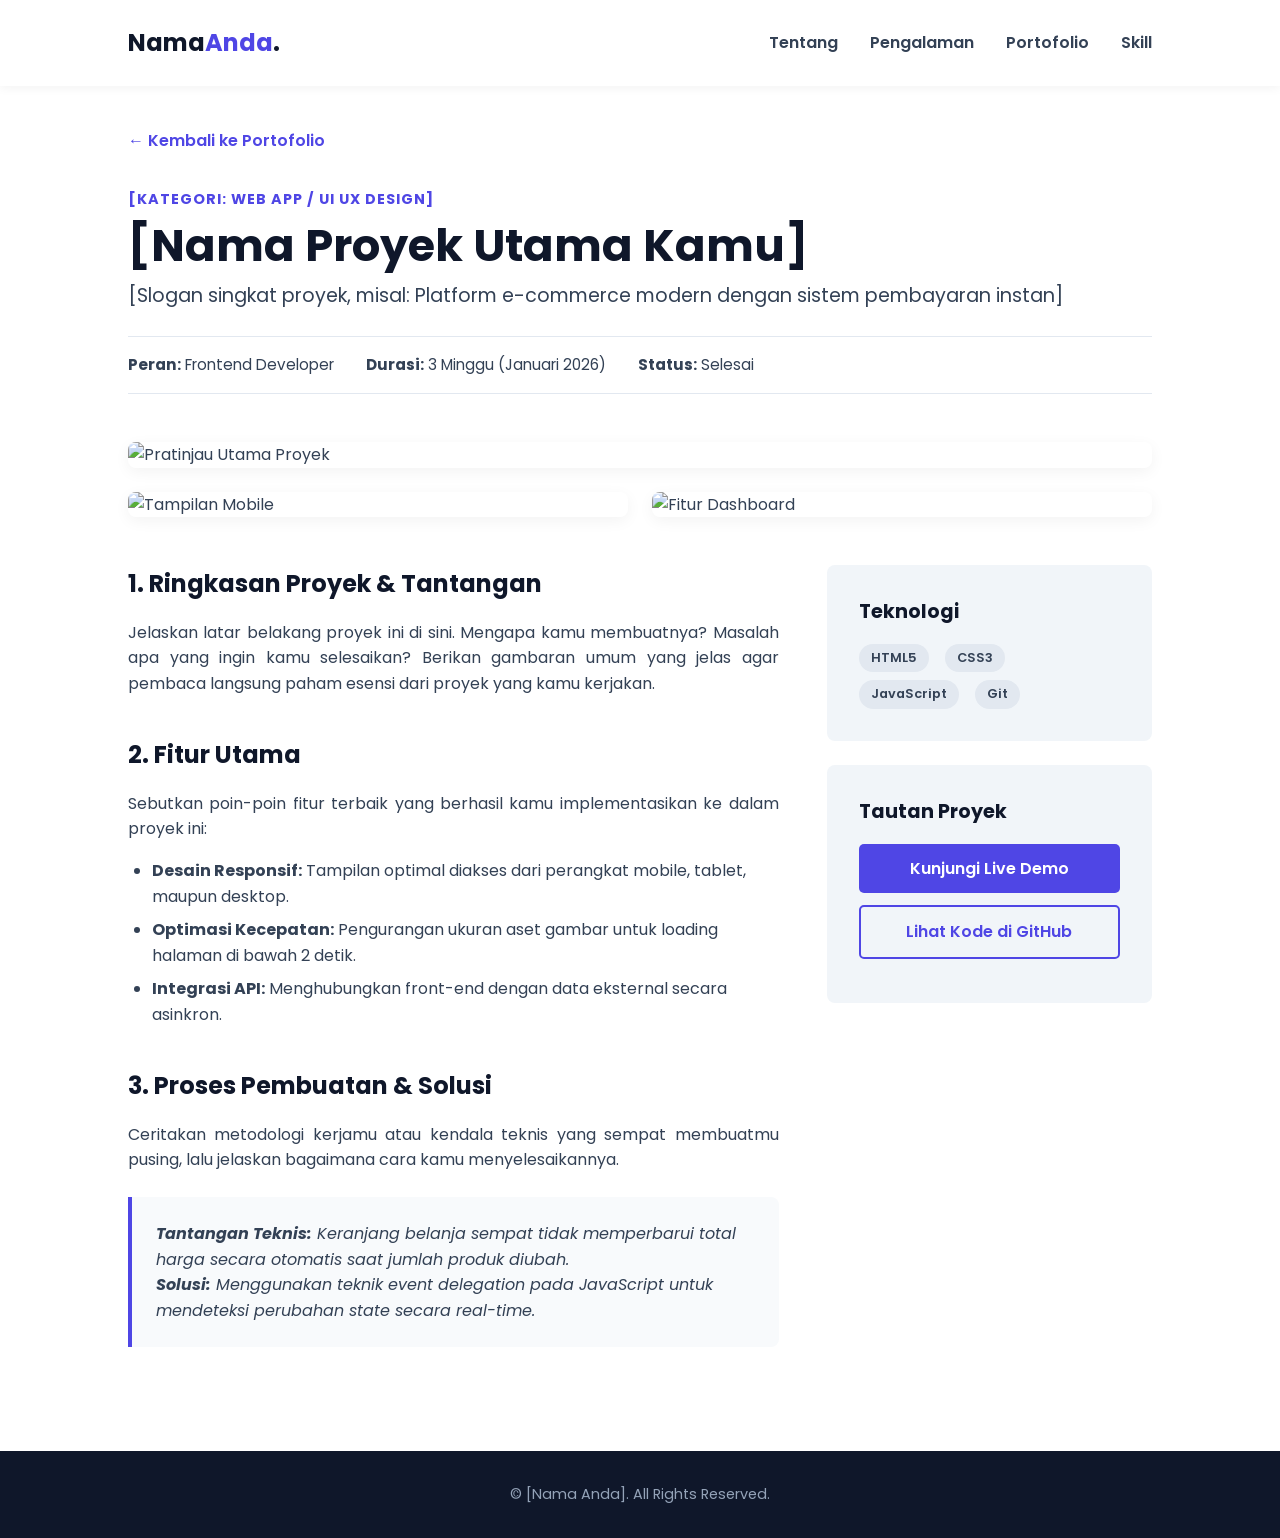
==== portofolio/project-static.html @ 5c485df0 "first commit" ====
<!DOCTYPE html>
<html lang="id">
<head>
    <meta charset="UTF-8">
    <meta name="viewport" content="width=device-width, initial-scale=1.0">
    <title>Dokumentasi Proyek - Nama Proyek</title>
    <link rel="stylesheet" href="../style.css"> 
    <link href="https://fonts.googleapis.com/css2?family=Poppins:wght@300;400;600;700&display=swap" rel="stylesheet">
</head>
<body>

    <nav class="navbar">
        <div class="logo">Nama<span>Anda</span>.</div>
        <ul class="nav-links" id="navLinks">
            <li><a href="index.html#about">Tentang</a></li>
            <li><a href="index.html#experience">Pengalaman</a></li>
            <li><a href="index.html#portfolio">Portofolio</a></li>
            <li><a href="index.html#skills">Skill</a></li>
        </ul>
        <div class="menu-toggle" id="mobileMenu">
            <span class="bar"></span>
            <span class="bar"></span>
            <span class="bar"></span>
        </div>
    </nav>

    <main class="doc-section">
        <div class="doc-container">
            
            <a href="index.html#portfolio" class="back-btn">&larr; Kembali ke Portofolio</a>

            <header class="doc-header">
                <span class="project-category">[Kategori: Web App / UI UX Design]</span>
                <h1 class="project-title">[Nama Proyek Utama Kamu]</h1>
                <p class="project-subtitle">[Slogan singkat proyek, misal: Platform e-commerce modern dengan sistem pembayaran instan]</p>
                
                <div class="project-meta">
                    <div class="meta-item"><strong>Peran:</strong> Frontend Developer</div>
                    <div class="meta-item"><strong>Durasi:</strong> 3 Minggu (Januari 2026)</div>
                    <div class="meta-item"><strong>Status:</strong> Selesai</div>
                </div>
            </header>

            <div class="doc-gallery">
                <div class="main-preview">
                    <img src="https://via.placeholder.com/1200x600" alt="Pratinjau Utama Proyek" class="responsive-img">
                </div>
                <div class="sub-previews">
                    <img src="https://via.placeholder.com/600x400" alt="Tampilan Mobile" class="responsive-img">
                    <img src="https://via.placeholder.com/600x400" alt="Fitur Dashboard" class="responsive-img">
                </div>
            </div>

            <div class="doc-grid">
                
                <div class="doc-main-content">
                    
                    <section class="doc-block">
                        <h2>1. Ringkasan Proyek & Tantangan</h2>
                        <p>Jelaskan latar belakang proyek ini di sini. Mengapa kamu membuatnya? Masalah apa yang ingin kamu selesaikan? Berikan gambaran umum yang jelas agar pembaca langsung paham esensi dari proyek yang kamu kerjakan.</p>
                    </section>

                    <section class="doc-block">
                        <h2>2. Fitur Utama</h2>
                        <p>Sebutkan poin-poin fitur terbaik yang berhasil kamu implementasikan ke dalam proyek ini:</p>
                        <ul class="doc-list">
                            <li><strong>Desain Responsif:</strong> Tampilan optimal diakses dari perangkat mobile, tablet, maupun desktop.</li>
                            <li><strong>Optimasi Kecepatan:</strong> Pengurangan ukuran aset gambar untuk loading halaman di bawah 2 detik.</li>
                            <li><strong>Integrasi API:</strong> Menghubungkan front-end dengan data eksternal secara asinkron.</li>
                        </ul>
                    </section>

                    <section class="doc-block">
                        <h2>3. Proses Pembuatan & Solusi</h2>
                        <p>Ceritakan metodologi kerjamu atau kendala teknis yang sempat membuatmu pusing, lalu jelaskan bagaimana cara kamu menyelesaikannya.</p>
                        <blockquote class="doc-quote">
                            <strong>Tantangan Teknis:</strong> Keranjang belanja sempat tidak memperbarui total harga secara otomatis saat jumlah produk diubah.<br>
                            <strong>Solusi:</strong> Menggunakan teknik event delegation pada JavaScript untuk mendeteksi perubahan state secara real-time.
                        </blockquote>
                    </section>

                </div>

                <aside class="doc-sidebar">
                    
                    <div class="sidebar-card">
                        <h3>Teknologi</h3>
                        <div class="tech-tags">
                            <span class="tag">HTML5</span>
                            <span class="tag">CSS3</span>
                            <span class="tag">JavaScript</span>
                            <span class="tag">Git</span>
                        </div>
                    </div>

                    <div class="sidebar-card">
                        <h3>Tautan Proyek</h3>
                        <a href="#" class="btn btn-full" target="_blank">Kunjungi Live Demo</a>
                        <a href="#" class="btn btn-full btn-outline" target="_blank">Lihat Kode di GitHub</a>
                    </div>

                </aside>

            </div>

        </div>
    </main>

    <footer>
        <p>&copy; <span id="year"></span> [Nama Anda]. All Rights Reserved.</p>
    </footer>

    <script src="script.js"></script>
</body>
</html>
---- style.css ----
/* ==========================================================================
   1. RESET & BASE STYLES (Gaya Dasar)
   ========================================================================== */
* {
    margin: 0;
    padding: 0;
    box-sizing: border-box;
    font-family: 'Poppins', sans-serif;
    scroll-behavior: smooth;
}

:root {
    --primary-color: #4f46e5;
    --secondary-color: #818cf8;
    --dark-color: #0f172a;
    --light-color: #f8fafc;
    --text-dark: #334155;
    --text-light: #94a3b8;
}

body {
    background-color: var(--light-color);
    color: var(--text-dark);
    line-height: 1.6;
}

/* ==========================================================================
   2. NAVBAR (Navigasi Atas)
   ========================================================================== */
.navbar {
    display: flex;
    justify-content: space-between;
    align-items: center;
    padding: 1.5rem 10%;
    background-color: white;
    position: fixed;
    top: 0;
    width: 100%;
    z-index: 1000;
    box-shadow: 0 2px 10px rgba(0, 0, 0, 0.05);
}

.logo {
    font-size: 1.5rem;
    font-weight: 700;
    color: var(--dark-color);
}

.logo span {
    color: var(--primary-color);
}

.nav-links {
    display: flex;
    list-style: none;
}

.nav-links li a {
    text-decoration: none;
    color: var(--text-dark);
    font-weight: 600;
    margin-left: 2rem;
    transition: color 0.3s ease;
}

.nav-links li a:hover {
    color: var(--primary-color);
}

/* ==========================================================================
   3. HERO SECTION (Halaman Utama Depan)
   ========================================================================== */
.hero-section {
    height: 100vh;
    display: flex;
    align-items: center;
    padding: 0 10%;
    background: linear-gradient(135deg, var(--dark-color) 0%, #1e1b4b 100%);
    color: white;
    padding-top: 80px;
}

.hero-content h1 {
    font-size: 3.5rem;
    font-weight: 700;
    margin-bottom: 0.5rem;
}

.hero-content h1 span {
    color: var(--secondary-color);
}

.hero-content h3 {
    font-size: 1.8rem;
    color: var(--text-light);
    font-weight: 400;
    margin-bottom: 1.5rem;
}

.hero-content p {
    max-width: 600px;
    margin-bottom: 2rem;
    color: #cbd5e1;
}

.btn {
    display: inline-block;
    padding: 0.75rem 2rem;
    background-color: var(--primary-color);
    color: white;
    text-decoration: none;
    border-radius: 5px;
    font-weight: 600;
    transition: background 0.3s, transform 0.3s;
}

.btn:hover {
    background-color: var(--secondary-color);
    transform: translateY(-3px);
}

/* ==========================================================================
   4. LAYOUT UMUM & KOMPONEN
   ========================================================================== */
.section {
    padding: 5rem 10%;
}

.bg-light {
    background-color: #f1f5f9;
}

.section-title {
    font-size: 2.2rem;
    text-align: center;
    margin-bottom: 3rem;
    position: relative;
    color: var(--dark-color);
}

.section-title::after {
    content: '';
    display: block;
    width: 50px;
    height: 4px;
    background-color: var(--primary-color);
    margin: 10px auto 0 auto;
    border-radius: 2px;
}

/* ==========================================================================
   5. TIMELINE (Pengalaman Kerja / Organisasi)
   ========================================================================== */
.timeline {
    max-width: 800px;
    margin: 0 auto;
    position: relative;
    border-left: 3px solid var(--secondary-color);
    padding-left: 2rem;
}

.timeline-item {
    position: relative;
    margin-bottom: 2.5rem;
}

.timeline-item::before {
    content: '';
    position: absolute;
    left: calc(-2rem - 9px);
    top: 5px;
    width: 15px;
    height: 15px;
    border-radius: 50%;
    background-color: var(--primary-color);
}

.timeline-date {
    font-weight: 700;
    color: var(--primary-color);
    margin-bottom: 0.25rem;
}

.timeline-content h3 {
    font-size: 1.3rem;
    color: var(--dark-color);
}

.timeline-content h4 {
    font-size: 1rem;
    color: var(--text-light);
    margin-bottom: 0.5rem;
}

/* ==========================================================================
   6. PORTFOLIO CARD (Grid Proyek Halaman Depan)
   ========================================================================== */
.portfolio-grid {
    display: grid;
    grid-template-columns: repeat(auto-fit, minmax(300px, 1fr));
    gap: 2rem;
}

.portfolio-card {
    background-color: white;
    border-radius: 8px;
    overflow: hidden;
    box-shadow: 0 4px 6px -1px rgba(0,0,0,0.1);
    transition: transform 0.3s;
    padding: 2rem;
    border-top: 4px solid var(--primary-color);
}

.portfolio-card:hover {
    transform: translateY(-5px);
}

.portfolio-info h3 {
    margin-bottom: 0.5rem;
    color: var(--dark-color);
}

.portfolio-info p {
    font-size: 0.95rem;
    color: var(--text-dark);
    margin-bottom: 1.5rem;
}

.tag {
    background-color: #e2e8f0;
    padding: 0.25rem 0.75rem;
    border-radius: 20px;
    font-size: 0.8rem;
    font-weight: 600;
    margin-right: 0.5rem;
}

/* ==========================================================================
   7. SKILLS (Bagian Keahlian)
   ========================================================================== */
.skills-container {
    display: flex;
    flex-wrap: wrap;
    justify-content: center;
    gap: 1rem;
    max-width: 800px;
    margin: 0 auto;
}

.skill-card {
    background-color: white;
    padding: 0.75rem 1.5rem;
    border-radius: 8px;
    font-weight: 600;
    box-shadow: 0 2px 4px rgba(0,0,0,0.05);
    border: 1px solid #e2e8f0;
}

/* ==========================================================================
   8. HALAMAN DOKUMENTASI PROYEK (Project Case Study)
   ========================================================================== */
.doc-section {
    padding: 8rem 10% 4rem 10%; /* Ditambah padding top agar tidak tertutup navbar */
    background-color: #ffffff;
}

.doc-container {
    max-width: 1100px;
    margin: 0 auto;
}

.back-btn {
    display: inline-block;
    text-decoration: none;
    color: var(--primary-color);
    font-weight: 600;
    margin-bottom: 2rem;
    transition: transform 0.2s;
}

.back-btn:hover {
    transform: translateX(-5px);
}

.doc-header {
    margin-bottom: 3rem;
}

.project-category {
    font-size: 0.9rem;
    text-transform: uppercase;
    letter-spacing: 1px;
    color: var(--primary-color);
    font-weight: 700;
}

.project-title {
    font-size: 2.8rem;
    color: var(--dark-color);
    line-height: 1.2;
    margin: 0.5rem 0;
}

.project-subtitle {
    font-size: 1.2rem;
    color: var(--text-dark);
    margin-bottom: 1.5rem;
}

.project-meta {
    display: flex;
    flex-wrap: wrap;
    gap: 2rem;
    padding: 1rem 0;
    border-top: 1px solid #e2e8f0;
    border-bottom: 1px solid #e2e8f0;
}

.meta-item {
    font-size: 0.95rem;
    color: var(--text-dark);
}

/* Galeri Gambar Dokumentasi */
.doc-gallery {
    margin-bottom: 3rem;
}

.responsive-img {
    width: 100%;
    height: auto;
    display: block;
    border-radius: 8px;
    object-fit: cover;
    box-shadow: 0 4px 15px rgba(0,0,0,0.05);
}

.sub-previews {
    display: grid;
    grid-template-columns: 1fr 1fr;
    gap: 1.5rem;
    margin-top: 1.5rem;
}

/* Grid Konten Utama vs Sidebar */
.doc-grid {
    display: grid;
    grid-template-columns: 2fr 1fr;
    gap: 3rem;
}

.doc-block {
    margin-bottom: 2.5rem;
}

.doc-block h2 {
    font-size: 1.5rem;
    color: var(--dark-color);
    margin-bottom: 1rem;
}

.doc-block p {
    color: var(--text-dark);
    margin-bottom: 1rem;
    text-align: justify;
}

.doc-list {
    padding-left: 1.5rem;
    margin-bottom: 1rem;
    color: var(--text-dark);
}

.doc-list li {
    margin-bottom: 0.5rem;
}

.doc-quote {
    background-color: #f8fafc;
    border-left: 4px solid var(--primary-color);
    padding: 1.5rem;
    border-radius: 0 8px 8px 0;
    color: var(--text-dark);
    font-style: italic;
    margin: 1.5rem 0;
}

/* Sidebar Kanan */
.sidebar-card {
    background-color: #f1f5f9;
    padding: 2rem;
    border-radius: 8px;
    margin-bottom: 1.5rem;
}

.sidebar-card h3 {
    font-size: 1.2rem;
    color: var(--dark-color);
    margin-bottom: 1rem;
}

.tech-tags {
    display: flex;
    flex-wrap: wrap;
    gap: 0.5rem;
}

.btn-full {
    display: block;
    text-align: center;
    width: 100%;
    margin-bottom: 0.75rem;
}

.btn-outline {
    background-color: transparent;
    border: 2px solid var(--primary-color);
    color: var(--primary-color);
}

.btn-outline:hover {
    background-color: var(--primary-color);
    color: white;
}

/* ==========================================================================
   9. FOOTER (Bagian Bawah Web)
   ========================================================================== */
footer {
    background-color: var(--dark-color);
    color: var(--text-light);
    text-align: center;
    padding: 2rem;
    font-size: 0.9rem;
}

/* ==========================================================================
   10. MEDIA QUERIES (Responsif HP / Tablet)
   ========================================================================== */
.menu-toggle {
    display: none;
    cursor: pointer;
}

.bar {
    display: block;
    width: 25px;
    height: 3px;
    margin: 5px auto;
    background-color: var(--dark-color);
    transition: all 0.3s ease;
}

@media (max-width: 768px) {
    /* Navigasi Mobile */
    .menu-toggle { 
        display: block; 
    }
    .nav-links {
        position: absolute;
        top: 70px;
        left: -100%;
        flex-direction: column;
        background-color: white;
        width: 100%;
        text-align: center;
        transition: 0.3s;
        box-shadow: 0 10px 10px rgba(0,0,0,0.05);
    }
    .nav-links.active { 
        left: 0; 
    }
    .nav-links li { 
        margin: 1.5rem 0; 
    }
    .nav-links li a { 
        margin-left: 0; 
    }
    
    /* Hero Mobile */
    .hero-content h1 { 
        font-size: 2.5rem; 
    }
    
    /* Dokumentasi Proyek Mobile */
    .doc-section {
        padding: 6rem 5% 4rem 5%;
    }
    .project-title {
        font-size: 2rem;
    }
    .sub-previews {
        grid-template-columns: 1fr;
    }
    .doc-grid {
        grid-template-columns: 1fr;
        gap: 2rem;
    }
}
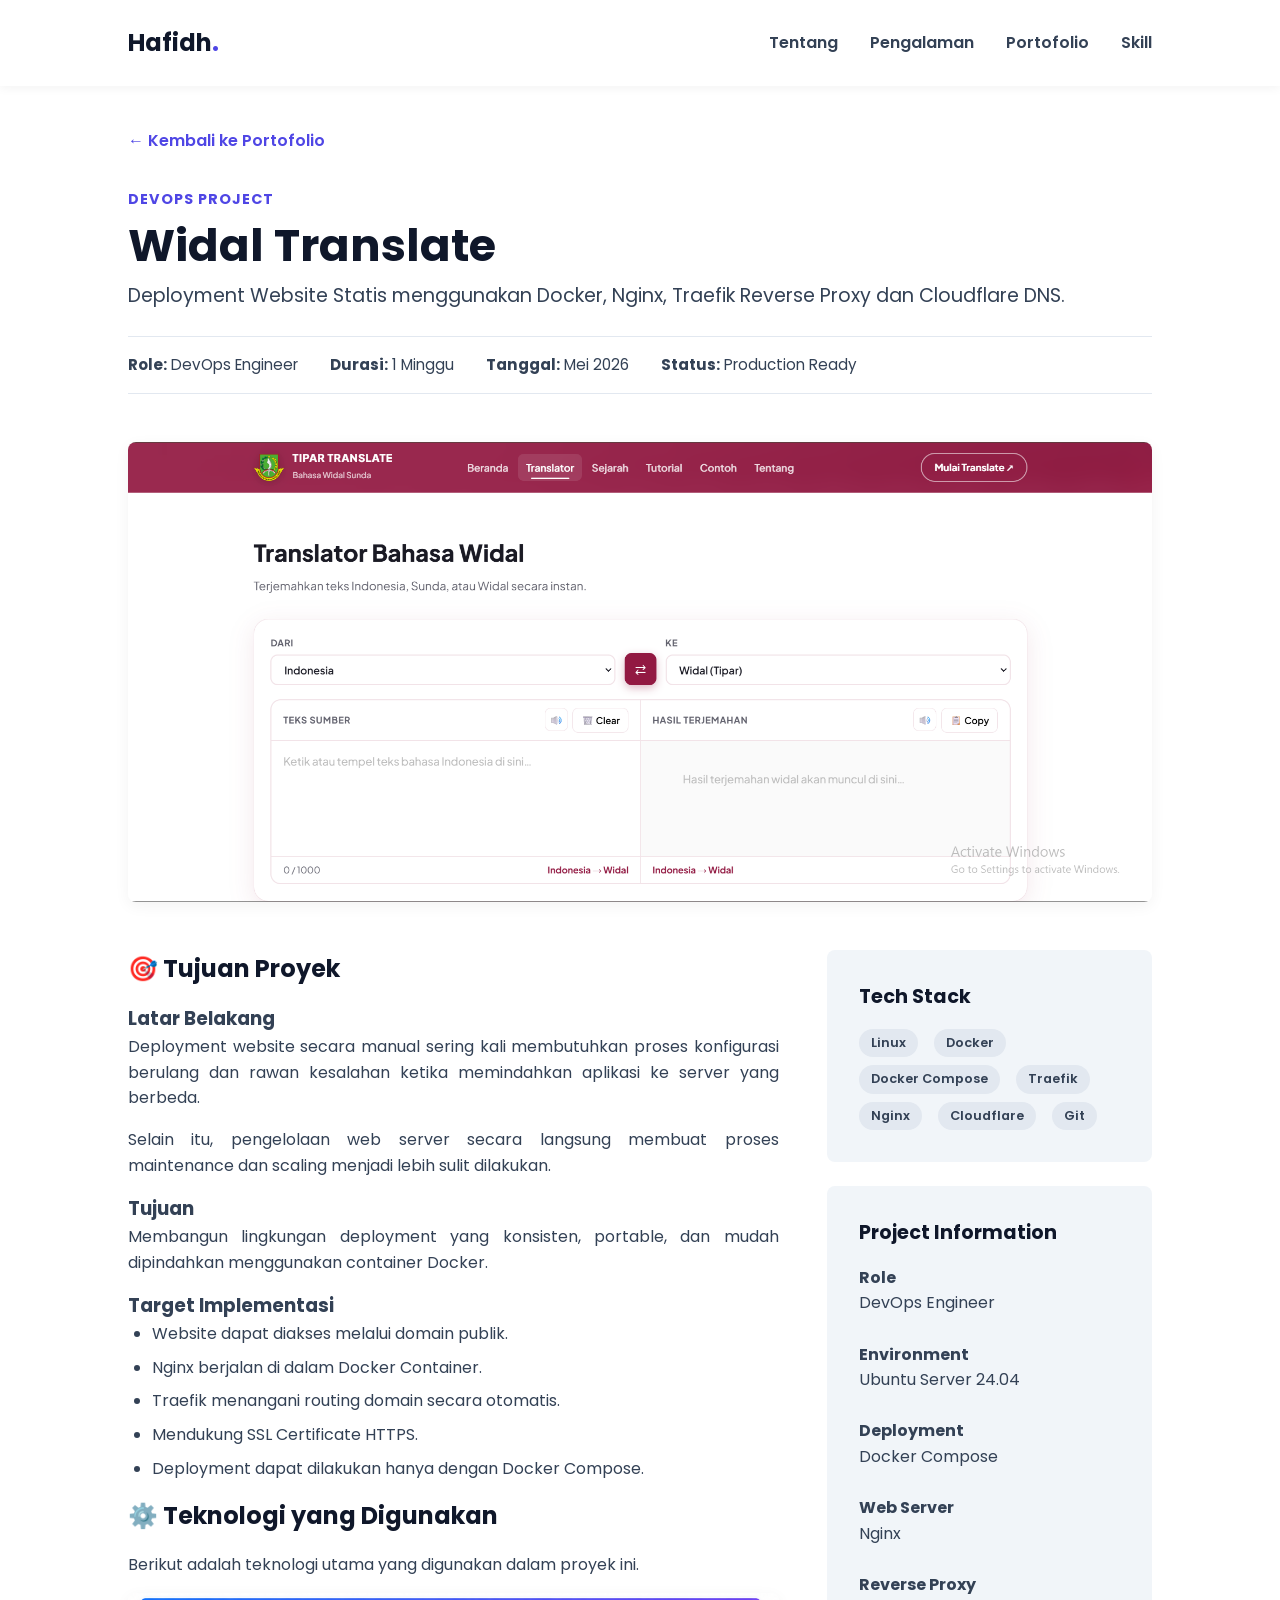
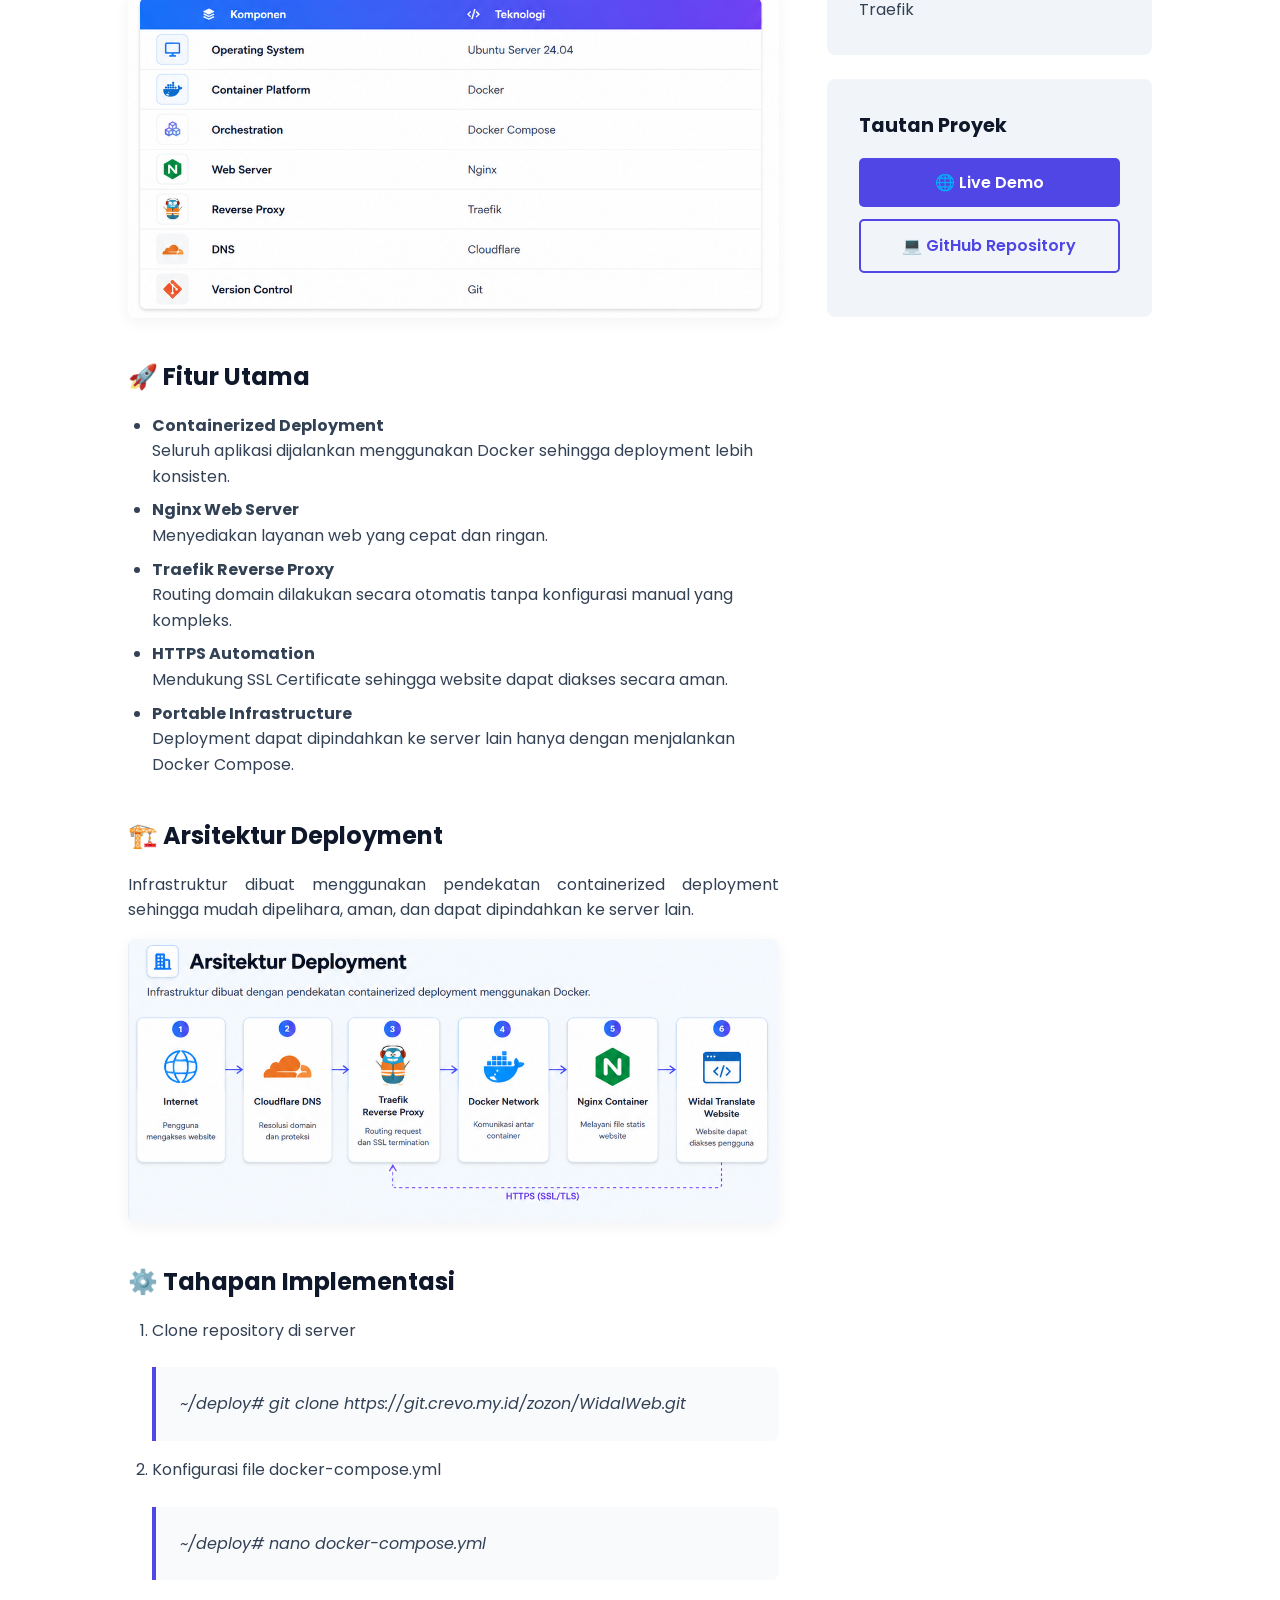
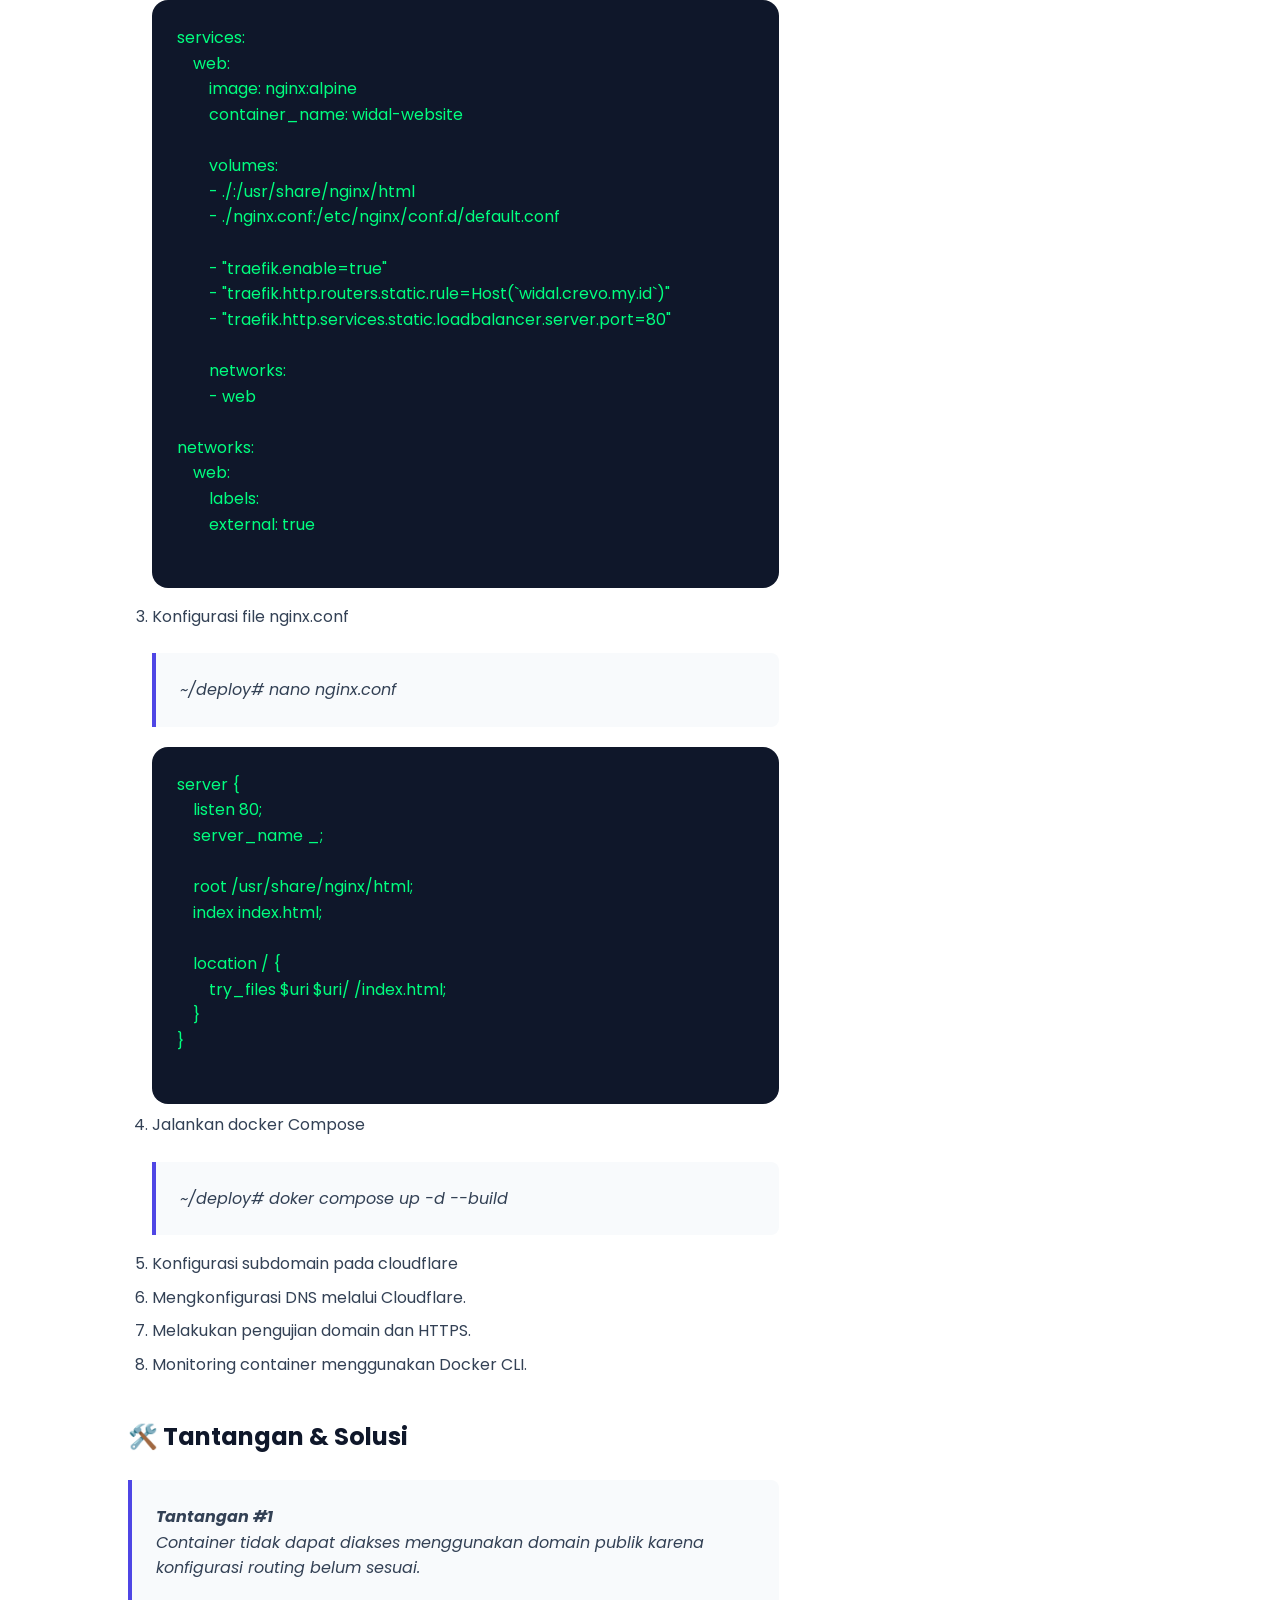
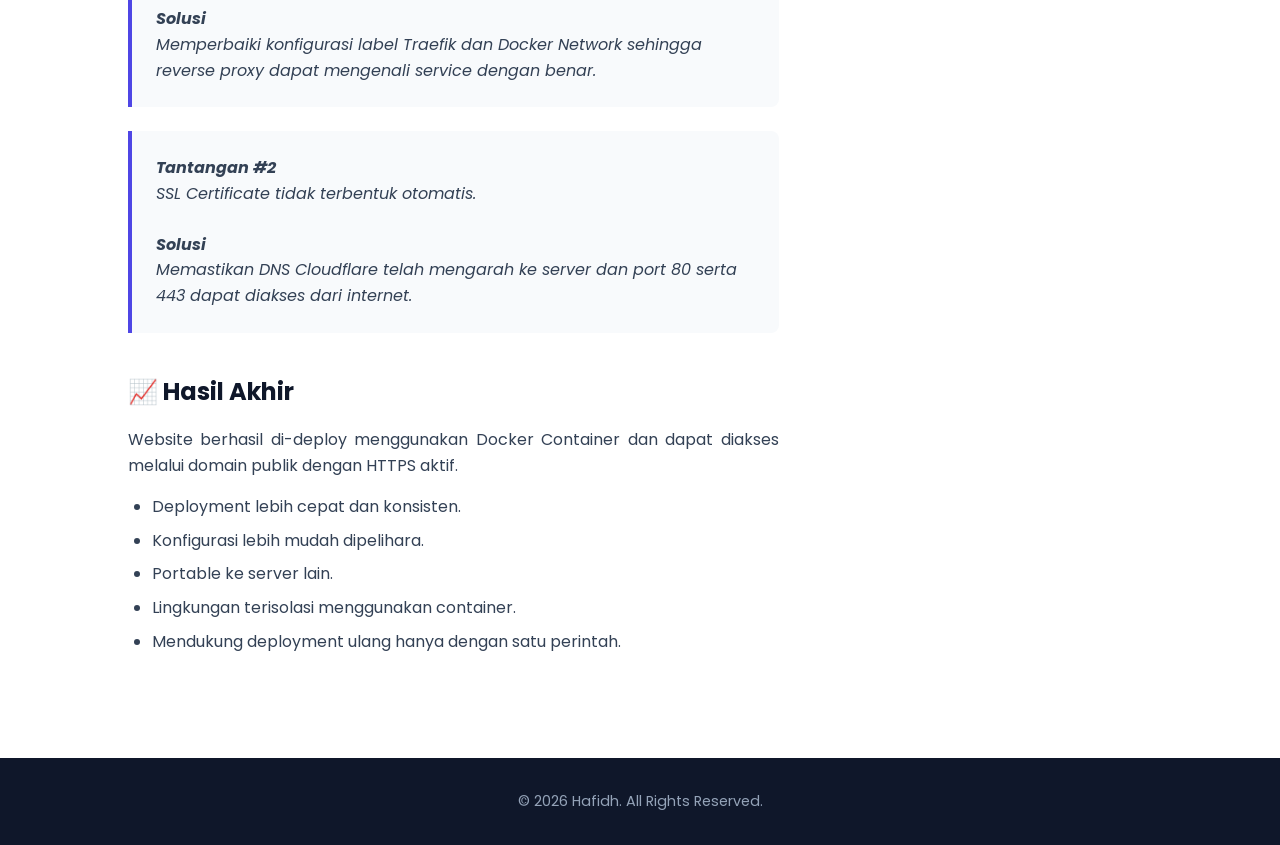
==== commit 24951574: "update porto section" ====
--- a/portofolio/project-static.html
+++ b/portofolio/project-static.html
@@ -1,115 +1,418 @@
 <!DOCTYPE html>
+
 <html lang="id">
 <head>
     <meta charset="UTF-8">
     <meta name="viewport" content="width=device-width, initial-scale=1.0">
-    <title>Dokumentasi Proyek - Nama Proyek</title>
-    <link rel="stylesheet" href="../style.css"> 
-    <link href="https://fonts.googleapis.com/css2?family=Poppins:wght@300;400;600;700&display=swap" rel="stylesheet">
+    <title>Widal Translate - DevOps Case Study</title>
+
+
+<link rel="stylesheet"href="https://cdnjs.cloudflare.com/ajax/libs/font-awesome/6.5.1/css/all.min.css">
+<link rel="stylesheet" href="../style.css">
+<link href="https://fonts.googleapis.com/css2?family=Poppins:wght@300;400;500;600;700&display=swap" rel="stylesheet">
+
+
 </head>
 <body>
 
-    <nav class="navbar">
-        <div class="logo">Nama<span>Anda</span>.</div>
-        <ul class="nav-links" id="navLinks">
-            <li><a href="index.html#about">Tentang</a></li>
-            <li><a href="index.html#experience">Pengalaman</a></li>
-            <li><a href="index.html#portfolio">Portofolio</a></li>
-            <li><a href="index.html#skills">Skill</a></li>
-        </ul>
-        <div class="menu-toggle" id="mobileMenu">
-            <span class="bar"></span>
-            <span class="bar"></span>
-            <span class="bar"></span>
+<!-- NAVBAR -->
+<nav class="navbar">
+    <div class="logo">Hafidh<span>.</span></div>
+
+    <ul class="nav-links" id="navLinks">
+        <li><a href="../index.html#about">Tentang</a></li>
+        <li><a href="../index.html#experience">Pengalaman</a></li>
+        <li><a href="../index.html#portfolio">Portofolio</a></li>
+        <li><a href="../index.html#skills">Skill</a></li>
+    </ul>
+
+    <div class="menu-toggle" id="mobileMenu">
+        <span class="bar"></span>
+        <span class="bar"></span>
+        <span class="bar"></span>
+    </div>
+</nav>
+
+<!-- CONTENT -->
+<main class="doc-section">
+    <div class="doc-container">
+
+        <a href="../index.html#portfolio" class="back-btn">
+            ← Kembali ke Portofolio
+        </a>
+
+        <!-- HERO PROJECT -->
+        <header class="doc-header">
+
+            <span class="project-category">
+                DevOps Project
+            </span>
+
+            <h1 class="project-title">
+                Widal Translate
+            </h1>
+
+            <p class="project-subtitle">
+                Deployment Website Statis menggunakan Docker, Nginx,
+                Traefik Reverse Proxy dan Cloudflare DNS.
+            </p>
+
+            <div class="project-meta">
+                <div class="meta-item">
+                    <strong>Role:</strong> DevOps Engineer
+                </div>
+
+                <div class="meta-item">
+                    <strong>Durasi:</strong> 1 Minggu
+                </div>
+
+                <div class="meta-item">
+                    <strong>Tanggal:</strong> Mei 2026
+                </div>
+
+                <div class="meta-item">
+                    <strong>Status:</strong> Production Ready
+                </div>
+            </div>
+
+        </header>
+
+        <!-- SCREENSHOT -->
+        <section class="doc-gallery">
+            <div class="main-preview">
+                <img
+                    src="../assets/Screenshot 2026-06-03 082359.png"
+                    alt="Widal Translate Screenshot"
+                    class="responsive-img">
+            </div>
+        </section>
+
+        <div class="doc-grid">
+
+            <!-- MAIN CONTENT -->
+            <div class="doc-main-content">
+
+                <!-- TUJUAN -->
+                <section class="doc-block">
+
+                    <h2>🎯 Tujuan Proyek</h2>
+
+                    <h3>Latar Belakang</h3>
+
+                    <p>
+                        Deployment website secara manual sering kali
+                        membutuhkan proses konfigurasi berulang dan rawan
+                        kesalahan ketika memindahkan aplikasi ke server
+                        yang berbeda.
+                    </p>
+
+                    <p>
+                        Selain itu, pengelolaan web server secara langsung
+                        membuat proses maintenance dan scaling menjadi
+                        lebih sulit dilakukan.
+                    </p>
+
+                    <h3>Tujuan</h3>
+
+                    <p>
+                        Membangun lingkungan deployment yang konsisten,
+                        portable, dan mudah dipindahkan menggunakan
+                        container Docker.
+                    </p>
+
+                    <h3>Target Implementasi</h3>
+
+                    <ul class="doc-list">
+                        <li>Website dapat diakses melalui domain publik.</li>
+                        <li>Nginx berjalan di dalam Docker Container.</li>
+                        <li>Traefik menangani routing domain secara otomatis.</li>
+                        <li>Mendukung SSL Certificate HTTPS.</li>
+                        <li>Deployment dapat dilakukan hanya dengan Docker Compose.</li>
+                    </ul>
+
+                    <h2> ⚙️ Teknologi yang Digunakan </h2> 
+                    <p class="section-desc"> Berikut adalah teknologi utama yang digunakan dalam proyek ini. </p>
+                    <img class="responsive-img" src="../assets/teknologi.png" alt=""> 
+
+                </section>
+
+                <!-- FITUR -->
+                <section class="doc-block">
+
+                    <h2>🚀 Fitur Utama</h2>
+
+                    <ul class="doc-list">
+
+                        <li>
+                            <strong>Containerized Deployment</strong><br>
+                            Seluruh aplikasi dijalankan menggunakan Docker
+                            sehingga deployment lebih konsisten.
+                        </li>
+
+                        <li>
+                            <strong>Nginx Web Server</strong><br>
+                            Menyediakan layanan web yang cepat dan ringan.
+                        </li>
+
+                        <li>
+                            <strong>Traefik Reverse Proxy</strong><br>
+                            Routing domain dilakukan secara otomatis tanpa
+                            konfigurasi manual yang kompleks.
+                        </li>
+
+                        <li>
+                            <strong>HTTPS Automation</strong><br>
+                            Mendukung SSL Certificate sehingga website
+                            dapat diakses secara aman.
+                        </li>
+
+                        <li>
+                            <strong>Portable Infrastructure</strong><br>
+                            Deployment dapat dipindahkan ke server lain
+                            hanya dengan menjalankan Docker Compose.
+                        </li>
+
+                    </ul>
+
+                </section>
+
+                <!-- ARSITEKTUR -->
+<section class="doc-block">
+
+<h2>
+    🏗️ Arsitektur Deployment
+</h2>
+
+<p>
+    Infrastruktur dibuat menggunakan pendekatan containerized deployment
+    sehingga mudah dipelihara, aman, dan dapat dipindahkan ke server lain.
+</p>
+
+<img class="responsive-img" src="../assets/alur.png" alt="">
+
+</section>
+
+                <!-- IMPLEMENTASI -->
+                <section class="doc-block">
+
+                    <h2>⚙️ Tahapan Implementasi</h2>
+
+                    <ol class="doc-list">
+
+                        <li>Clone repository di server</li>
+                            <p class="doc-quote">~/deploy# git clone https://git.crevo.my.id/zozon/WidalWeb.git</p>
+                        <li>
+                            Konfigurasi file docker-compose.yml
+                            <p class="doc-quote">~/deploy# nano docker-compose.yml
+                                <div class="code-container">    
+                                    <pre class="config">
+services:
+    web:
+        image: nginx:alpine
+        container_name: widal-website
+
+        volumes:
+        - ./:/usr/share/nginx/html
+        - ./nginx.conf:/etc/nginx/conf.d/default.conf
+
+        - "traefik.enable=true"
+        - "traefik.http.routers.static.rule=Host(`widal.crevo.my.id`)"
+        - "traefik.http.services.static.loadbalancer.server.port=80"
+        
+        networks:
+        - web
+        
+networks:
+    web:
+        labels:
+        external: true
+    </pre>                                
+
+                                </div>
+                            </p>
+
+                        </li>
+
+                        <li>
+                            Konfigurasi file nginx.conf
+                            <p class="doc-quote">~/deploy# nano nginx.conf</p>
+                            <div class="code-container">
+                                <pre>
+server {
+    listen 80;
+    server_name _;
+
+    root /usr/share/nginx/html;
+    index index.html;
+
+    location / {
+        try_files $uri $uri/ /index.html;
+    }
+}
+                                </pre>
+                            </div>
+                        </li>
+
+                        <li>
+                            Jalankan docker Compose
+                            <p class="doc-quote">~/deploy# doker compose up -d --build</p>
+                        </li>
+
+                        <li>
+                            Konfigurasi subdomain pada cloudflare
+                        </li>
+
+                        <li>
+                            Mengkonfigurasi DNS melalui Cloudflare.
+                        </li>
+
+                        <li>
+                            Melakukan pengujian domain dan HTTPS.
+                        </li>
+
+                        <li>
+                            Monitoring container menggunakan Docker CLI.
+                        </li>
+
+                    </ol>
+
+                </section>
+
+                <!-- CHALLENGE -->
+                <section class="doc-block">
+
+                    <h2>🛠️ Tantangan & Solusi</h2>
+
+                    <blockquote class="doc-quote">
+
+                        <strong>Tantangan #1</strong><br>
+                        Container tidak dapat diakses menggunakan domain
+                        publik karena konfigurasi routing belum sesuai.
+
+                        <br><br>
+
+                        <strong>Solusi</strong><br>
+                        Memperbaiki konfigurasi label Traefik dan Docker
+                        Network sehingga reverse proxy dapat mengenali
+                        service dengan benar.
+
+                    </blockquote>
+
+                    <blockquote class="doc-quote">
+
+                        <strong>Tantangan #2</strong><br>
+                        SSL Certificate tidak terbentuk otomatis.
+
+                        <br><br>
+
+                        <strong>Solusi</strong><br>
+                        Memastikan DNS Cloudflare telah mengarah ke server
+                        dan port 80 serta 443 dapat diakses dari internet.
+
+                    </blockquote>
+
+                </section>
+
+                <!-- HASIL -->
+                <section class="doc-block">
+
+                    <h2>📈 Hasil Akhir</h2>
+
+                    <p>
+                        Website berhasil di-deploy menggunakan Docker
+                        Container dan dapat diakses melalui domain publik
+                        dengan HTTPS aktif.
+                    </p>
+
+                    <ul class="doc-list">
+                        <li>Deployment lebih cepat dan konsisten.</li>
+                        <li>Konfigurasi lebih mudah dipelihara.</li>
+                        <li>Portable ke server lain.</li>
+                        <li>Lingkungan terisolasi menggunakan container.</li>
+                        <li>Mendukung deployment ulang hanya dengan satu perintah.</li>
+                    </ul>
+
+                </section>
+
+            </div>
+
+            <!-- SIDEBAR -->
+            <aside class="doc-sidebar">
+
+                <div class="sidebar-card">
+
+                    <h3>Tech Stack</h3>
+
+                    <div class="tech-tags">
+                        <span class="tag">Linux</span>
+                        <span class="tag">Docker</span>
+                        <span class="tag">Docker Compose</span>
+                        <span class="tag">Traefik</span>
+                        <span class="tag">Nginx</span>
+                        <span class="tag">Cloudflare</span>
+                        <span class="tag">Git</span>
+                    </div>
+
+                </div>
+
+                <div class="sidebar-card">
+
+                    <h3>Project Information</h3>
+
+                    <p><strong>Role</strong><br>DevOps Engineer</p>
+
+                    <br>
+
+                    <p><strong>Environment</strong><br>Ubuntu Server 24.04</p>
+
+                    <br>
+
+                    <p><strong>Deployment</strong><br>Docker Compose</p>
+
+                    <br>
+
+                    <p><strong>Web Server</strong><br>Nginx</p>
+
+                    <br>
+
+                    <p><strong>Reverse Proxy</strong><br>Traefik</p>
+
+                </div>
+
+                <div class="sidebar-card">
+
+                    <h3>Tautan Proyek</h3>
+
+                    <a
+                        href="https://widal.crevo.my.id/"
+                        target="_blank"
+                        class="btn btn-full">
+                        🌐 Live Demo
+                    </a>
+
+                    <a
+                        href="#"
+                        target="_blank"
+                        class="btn btn-full btn-outline">
+                        💻 GitHub Repository
+                    </a>
+
+                </div>
+
+            </aside>
+
         </div>
-    </nav>
-
-    <main class="doc-section">
-        <div class="doc-container">
-            
-            <a href="index.html#portfolio" class="back-btn">&larr; Kembali ke Portofolio</a>
-
-            <header class="doc-header">
-                <span class="project-category">[Kategori: Web App / UI UX Design]</span>
-                <h1 class="project-title">[Nama Proyek Utama Kamu]</h1>
-                <p class="project-subtitle">[Slogan singkat proyek, misal: Platform e-commerce modern dengan sistem pembayaran instan]</p>
-                
-                <div class="project-meta">
-                    <div class="meta-item"><strong>Peran:</strong> Frontend Developer</div>
-                    <div class="meta-item"><strong>Durasi:</strong> 3 Minggu (Januari 2026)</div>
-                    <div class="meta-item"><strong>Status:</strong> Selesai</div>
-                </div>
-            </header>
-
-            <div class="doc-gallery">
-                <div class="main-preview">
-                    <img src="https://via.placeholder.com/1200x600" alt="Pratinjau Utama Proyek" class="responsive-img">
-                </div>
-                <div class="sub-previews">
-                    <img src="https://via.placeholder.com/600x400" alt="Tampilan Mobile" class="responsive-img">
-                    <img src="https://via.placeholder.com/600x400" alt="Fitur Dashboard" class="responsive-img">
-                </div>
-            </div>
-
-            <div class="doc-grid">
-                
-                <div class="doc-main-content">
-                    
-                    <section class="doc-block">
-                        <h2>1. Ringkasan Proyek & Tantangan</h2>
-                        <p>Jelaskan latar belakang proyek ini di sini. Mengapa kamu membuatnya? Masalah apa yang ingin kamu selesaikan? Berikan gambaran umum yang jelas agar pembaca langsung paham esensi dari proyek yang kamu kerjakan.</p>
-                    </section>
-
-                    <section class="doc-block">
-                        <h2>2. Fitur Utama</h2>
-                        <p>Sebutkan poin-poin fitur terbaik yang berhasil kamu implementasikan ke dalam proyek ini:</p>
-                        <ul class="doc-list">
-                            <li><strong>Desain Responsif:</strong> Tampilan optimal diakses dari perangkat mobile, tablet, maupun desktop.</li>
-                            <li><strong>Optimasi Kecepatan:</strong> Pengurangan ukuran aset gambar untuk loading halaman di bawah 2 detik.</li>
-                            <li><strong>Integrasi API:</strong> Menghubungkan front-end dengan data eksternal secara asinkron.</li>
-                        </ul>
-                    </section>
-
-                    <section class="doc-block">
-                        <h2>3. Proses Pembuatan & Solusi</h2>
-                        <p>Ceritakan metodologi kerjamu atau kendala teknis yang sempat membuatmu pusing, lalu jelaskan bagaimana cara kamu menyelesaikannya.</p>
-                        <blockquote class="doc-quote">
-                            <strong>Tantangan Teknis:</strong> Keranjang belanja sempat tidak memperbarui total harga secara otomatis saat jumlah produk diubah.<br>
-                            <strong>Solusi:</strong> Menggunakan teknik event delegation pada JavaScript untuk mendeteksi perubahan state secara real-time.
-                        </blockquote>
-                    </section>
-
-                </div>
-
-                <aside class="doc-sidebar">
-                    
-                    <div class="sidebar-card">
-                        <h3>Teknologi</h3>
-                        <div class="tech-tags">
-                            <span class="tag">HTML5</span>
-                            <span class="tag">CSS3</span>
-                            <span class="tag">JavaScript</span>
-                            <span class="tag">Git</span>
-                        </div>
-                    </div>
-
-                    <div class="sidebar-card">
-                        <h3>Tautan Proyek</h3>
-                        <a href="#" class="btn btn-full" target="_blank">Kunjungi Live Demo</a>
-                        <a href="#" class="btn btn-full btn-outline" target="_blank">Lihat Kode di GitHub</a>
-                    </div>
-
-                </aside>
-
-            </div>
-
-        </div>
-    </main>
-
-    <footer>
-        <p>&copy; <span id="year"></span> [Nama Anda]. All Rights Reserved.</p>
-    </footer>
-
-    <script src="script.js"></script>
+
+    </div>
+</main>
+
+<footer>
+    <p>
+        © 2026 Hafidh. All Rights Reserved.
+    </p>
+</footer>
+
+<script src="../script.js"></script>
+
 </body>
-</html>+</html>
--- a/style.css
+++ b/style.css
@@ -16,6 +16,10 @@
     --light-color: #f8fafc;
     --text-dark: #334155;
     --text-light: #94a3b8;
+}
+
+a, u {
+    text-decoration: none;
 }
 
 body {
@@ -80,6 +84,35 @@
     padding-top: 80px;
 }
 
+.hero-container {
+    display: flex;
+    align-items: center;
+    justify-content: space-between;
+    gap: 3rem;
+}
+
+.hero-image img {
+    width: 300px;
+    height: 300px;
+    object-fit: cover;
+    border-radius: 50%;
+    border: 5px solid var(--primary-color);
+    box-shadow: 0 10px 30px rgba(0,0,0,0.2);
+}
+
+/* Mobile */
+@media (max-width: 768px) {
+    .hero-container {
+        flex-direction: column;
+        text-align: center;
+    }
+
+    .hero-image img {
+        width: 200px;
+        height: 200px;
+    }
+}
+
 .hero-content h1 {
     font-size: 3.5rem;
     font-weight: 700;
@@ -146,6 +179,27 @@
     background-color: var(--primary-color);
     margin: 10px auto 0 auto;
     border-radius: 2px;
+}
+
+.code-container{
+    background:#0f172a;
+    border-radius:16px;
+    overflow:hidden;
+    margin-top:20px;
+}
+
+.code-container pre{
+    margin:0;
+    padding:25px;
+    overflow-x:auto;
+    color:springgreen;
+}
+
+.code-container code{
+    color:#4f46e5;
+    font-family:'Courier New', monospace;
+    font-size:.9rem;
+    line-height:1.8;
 }
 
 /* ==========================================================================
@@ -496,4 +550,172 @@
         grid-template-columns: 1fr;
         gap: 2rem;
     }
+    .section-desc{
+    margin-bottom:20px;
+    color:#64748b;
+}
+/* ==========================================
+MODERN TECHNOLOGY TABLE
+========================================== */
+
+.section-desc{
+margin-bottom:20px;
+color:#64748b;
+}
+
+.modern-tech-table{
+background:#fff;
+border-radius:20px;
+overflow:hidden;
+border:1px solid #e2e8f0;
+box-shadow:0 10px 30px rgba(0,0,0,.05);
+margin-top:20px;
+}
+
+.table-header{
+display:grid;
+grid-template-columns:1fr 1fr;
+background:linear-gradient(135deg,#2563eb,#7c3aed);
+color:white;
+font-weight:600;
+}
+
+.table-header div{
+padding:18px 24px;
+}
+
+.table-row{
+display:grid;
+grid-template-columns:1fr 1fr;
+border-bottom:1px solid #e2e8f0;
+transition:.3s;
+}
+
+.table-row:hover
+
+.table-row:last-child{
+border-bottom:none;
+}
+
+.table-row div{
+padding:18px 24px;
+}
+
+/* ==========================================
+DEPLOYMENT ARCHITECTURE
+========================================== */
+
+.architecture-flow{
+display:flex;
+align-items:center;
+justify-content:center;
+gap:15px;
+flex-wrap:wrap;
+margin-top:30px;
+}
+
+.arch-card{
+width:170px;
+min-height:220px;
+background:white;
+border:1px solid #dbeafe;
+border-radius:20px;
+padding:20px;
+text-align:center;
+position:relative;
+box-shadow:0 8px 20px rgba(0,0,0,.06);
+transition:.3s;
+}
+
+.arch-card:hover{
+transform:translateY(-5px);
+}
+
+.arch-number{
+position:absolute;
+top:12px;
+left:12px;
+width:30px;
+height:30px;
+background:#2563eb;
+color:white;
+border-radius:50%;
+display:flex;
+justify-content:center;
+align-items:center;
+font-size:14px;
+font-weight:600;
+}
+
+.arch-icon{
+font-size:48px;
+margin-top:20px;
+margin-bottom:10px;
+}
+
+.arch-card h4{
+font-size:1rem;
+margin-bottom:10px;
+color:#0f172a;
+}
+
+.arch-card p{
+font-size:.85rem;
+color:#64748b;
+}
+
+.arch-arrow{
+font-size:28px;
+color:#2563eb;
+font-weight:bold;
+}
+
+/* ==========================================
+DOC BLOCK IMPROVEMENT
+========================================== */
+
+.doc-block{
+background:white;
+padding:30px;
+border-radius:20px;
+box-shadow:0 5px 20px rgba(0,0,0,.04);
+margin-bottom:30px;
+}
+
+.doc-block h2{
+display:flex;
+align-items:center;
+gap:10px;
+margin-bottom:15px;
+}
+
+/* ==========================================
+MOBILE RESPONSIVE
+========================================== */
+
+@media(max-width:768px){
+.table-header,
+.table-row{
+    grid-template-columns:1fr;
+}
+
+.architecture-flow{
+    flex-direction:column;
+}
+
+.arch-arrow{
+    transform:rotate(90deg);
+}
+
+.arch-card{
+    width:100%;
+    max-width:300px;
+}
+
+.config{
+    color: #818cf8;   
+}
+
+
+}
 }
